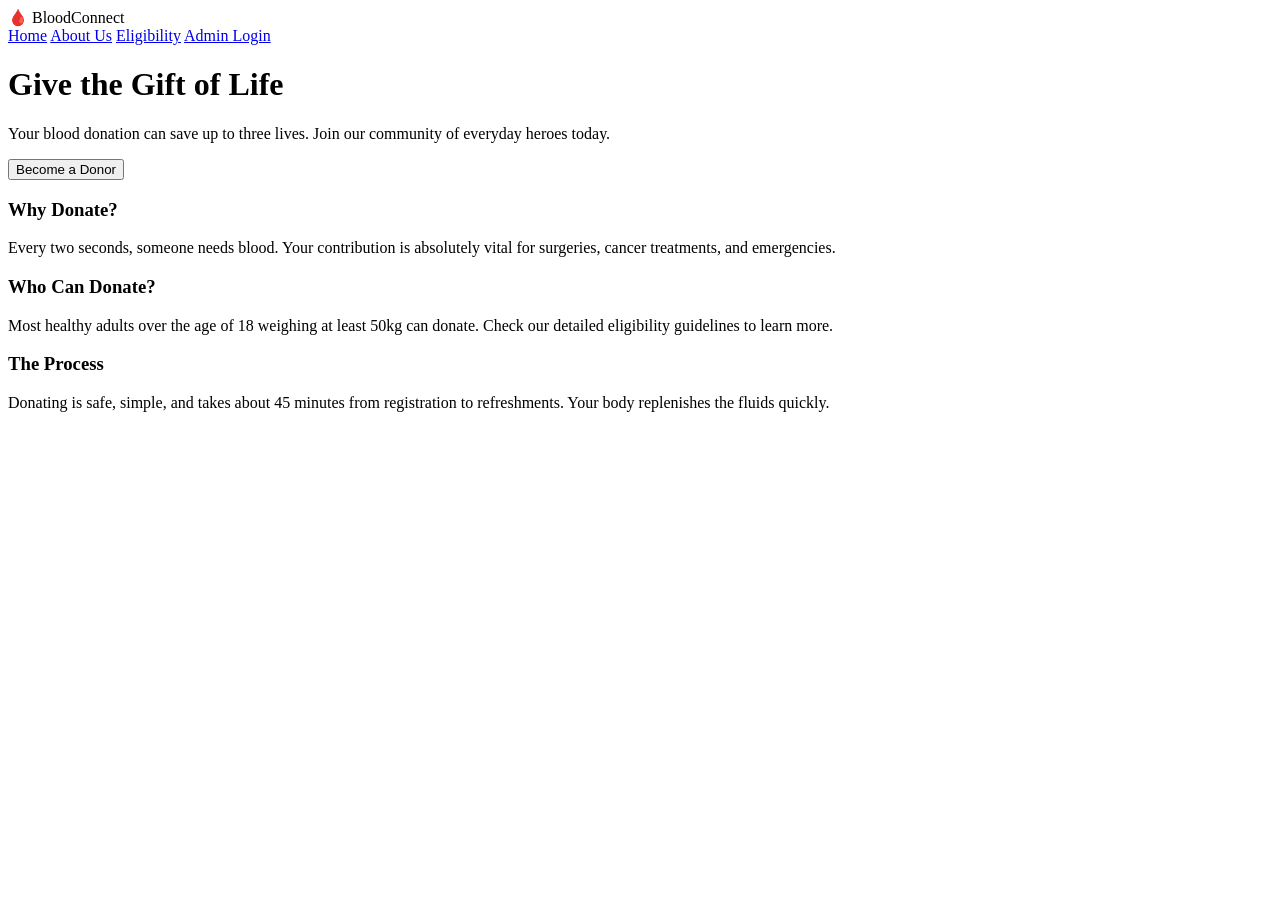
==== Frontend/index.html @ cbd4edb9 "add some changes for dashboard" ====
<!doctype html>
<html lang="en">
  <head>
    <meta charset="UTF-8" />
    <meta name="viewport" content="width=device-width, initial-scale=1.0" />
    <title>BloodConnect - Give the Gift of Life</title>
    <link rel="stylesheet" href="home-style.css" />
  </head>
  <body>
    <nav class="navbar">
      <div class="logo">🩸 BloodConnect</div>
      <div class="nav-links">
        <a href="#">Home</a>
        <a href="#">About Us</a>
        <a href="#">Eligibility</a>
        <a href="login.html" class="admin-btn">Admin Login</a>
      </div>
    </nav>

    <header class="hero">
      <div class="hero-content">
        <h1>Give the Gift of Life</h1>
        <p>
          Your blood donation can save up to three lives. Join our community of
          everyday heroes today.
        </p>
        <button
          class="cta-btn"
          onclick="window.location.href = 'register.html'"
        >
          Become a Donor
        </button>
      </div>
    </header>

    <section class="info-section">
      <div class="info-card">
        <h3>Why Donate?</h3>
        <p>
          Every two seconds, someone needs blood. Your contribution is
          absolutely vital for surgeries, cancer treatments, and emergencies.
        </p>
      </div>
      <div class="info-card">
        <h3>Who Can Donate?</h3>
        <p>
          Most healthy adults over the age of 18 weighing at least 50kg can
          donate. Check our detailed eligibility guidelines to learn more.
        </p>
      </div>
      <div class="info-card">
        <h3>The Process</h3>
        <p>
          Donating is safe, simple, and takes about 45 minutes from registration
          to refreshments. Your body replenishes the fluids quickly.
        </p>
      </div>
    </section>
  </body>
</html>
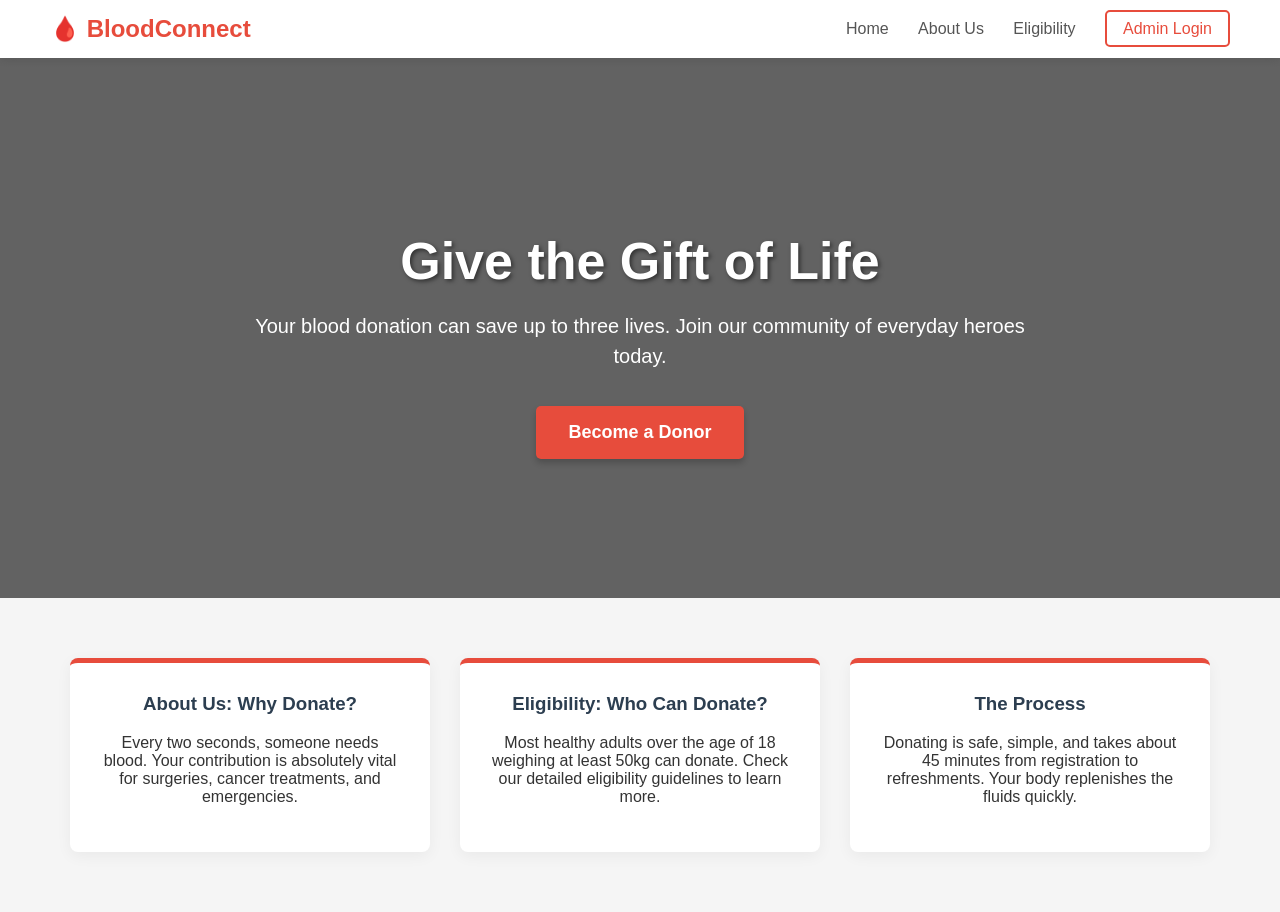
==== commit 1f713232: "made some changes in home page" ====
--- a/Frontend/index.html
+++ b/Frontend/index.html
@@ -9,15 +9,16 @@
   <body>
     <nav class="navbar">
       <div class="logo">🩸 BloodConnect</div>
+
       <div class="nav-links">
-        <a href="#">Home</a>
-        <a href="#">About Us</a>
-        <a href="#">Eligibility</a>
+        <a href="#home">Home</a>
+        <a href="#about">About Us</a>
+        <a href="#eligibility">Eligibility</a>
         <a href="login.html" class="admin-btn">Admin Login</a>
       </div>
     </nav>
 
-    <header class="hero">
+    <header class="hero" id="home">
       <div class="hero-content">
         <h1>Give the Gift of Life</h1>
         <p>
@@ -34,20 +35,22 @@
     </header>
 
     <section class="info-section">
-      <div class="info-card">
-        <h3>Why Donate?</h3>
+      <div class="info-card" id="about">
+        <h3>About Us: Why Donate?</h3>
         <p>
           Every two seconds, someone needs blood. Your contribution is
           absolutely vital for surgeries, cancer treatments, and emergencies.
         </p>
       </div>
-      <div class="info-card">
-        <h3>Who Can Donate?</h3>
+
+      <div class="info-card" id="eligibility">
+        <h3>Eligibility: Who Can Donate?</h3>
         <p>
           Most healthy adults over the age of 18 weighing at least 50kg can
           donate. Check our detailed eligibility guidelines to learn more.
         </p>
       </div>
+
       <div class="info-card">
         <h3>The Process</h3>
         <p>
--- a/Frontend/home-style.css
+++ b/Frontend/home-style.css
@@ -0,0 +1,137 @@
+/* Basic Reset & Smooth Scrolling */
+html {
+  scroll-behavior: smooth;
+  scroll-padding-top: 40px; /* Gives a little breathing room when it scrolls down */
+}
+
+body {
+  margin: 0;
+  padding: 0;
+  font-family: "Segoe UI", Tahoma, Geneva, Verdana, sans-serif;
+  background-color: #f5f5f5;
+  color: #333;
+}
+
+/* Navbar */
+.navbar {
+  display: flex;
+  justify-content: space-between;
+  align-items: center;
+  background-color: white;
+  padding: 15px 50px;
+  box-shadow: 0 2px 10px rgba(0, 0, 0, 0.1);
+}
+
+.logo {
+  font-size: 24px;
+  font-weight: bold;
+  color: #e74c3c; /* Matches your project's red theme */
+}
+
+.nav-links a {
+  text-decoration: none;
+  color: #555;
+  margin-left: 25px;
+  font-weight: 500;
+  transition: color 0.3s;
+}
+
+.nav-links a:hover {
+  color: #e74c3c;
+}
+
+/* Special styling for the Admin button */
+.nav-links .admin-btn {
+  border: 2px solid #e74c3c;
+  padding: 8px 16px;
+  border-radius: 5px;
+  color: #e74c3c;
+}
+
+.nav-links .admin-btn:hover {
+  background-color: #e74c3c;
+  color: white;
+}
+
+/* Hero Banner */
+.hero {
+  /* High-quality welcoming image with a dark overlay so text is readable */
+  background-image:
+    linear-gradient(rgba(0, 0, 0, 0.6), rgba(0, 0, 0, 0.6)),
+    url("https://images.unsplash.com/photo-1615461066841-6116e61058f4?ixlib=rb-4.0.3&auto=format&fit=crop&w=1920&q=80");
+  background-size: cover;
+  background-position: center;
+  height: 60vh;
+  display: flex;
+  align-items: center;
+  justify-content: center;
+  text-align: center;
+  color: white;
+}
+
+.hero-content {
+  max-width: 800px;
+  padding: 0 20px;
+}
+
+.hero-content h1 {
+  font-size: 52px;
+  margin-bottom: 15px;
+  text-shadow: 2px 2px 4px rgba(0, 0, 0, 0.5);
+}
+
+.hero-content p {
+  font-size: 20px;
+  margin-bottom: 35px;
+  line-height: 1.5;
+}
+
+/* Call to Action Button */
+.cta-btn {
+  background-color: #e74c3c;
+  color: white;
+  border: none;
+  padding: 16px 32px;
+  font-size: 18px;
+  border-radius: 5px;
+  cursor: pointer;
+  font-weight: bold;
+  box-shadow: 0 4px 6px rgba(0, 0, 0, 0.2);
+  transition:
+    background-color 0.3s,
+    transform 0.1s;
+}
+
+.cta-btn:hover {
+  background-color: #c0392b;
+  transform: translateY(-2px);
+}
+
+/* Information Cards */
+.info-section {
+  display: flex;
+  justify-content: center;
+  gap: 30px;
+  padding: 60px 20px;
+  flex-wrap: wrap;
+}
+
+.info-card {
+  background: white;
+  padding: 30px;
+  border-radius: 8px;
+  box-shadow: 0 4px 15px rgba(0, 0, 0, 0.05);
+  width: 300px;
+  text-align: center;
+  border-top: 5px solid #e74c3c;
+  transition: transform 0.3s;
+}
+
+.info-card:hover {
+  transform: translateY(-5px);
+}
+
+.info-card h3 {
+  color: #2c3e50;
+  margin-top: 0;
+}
